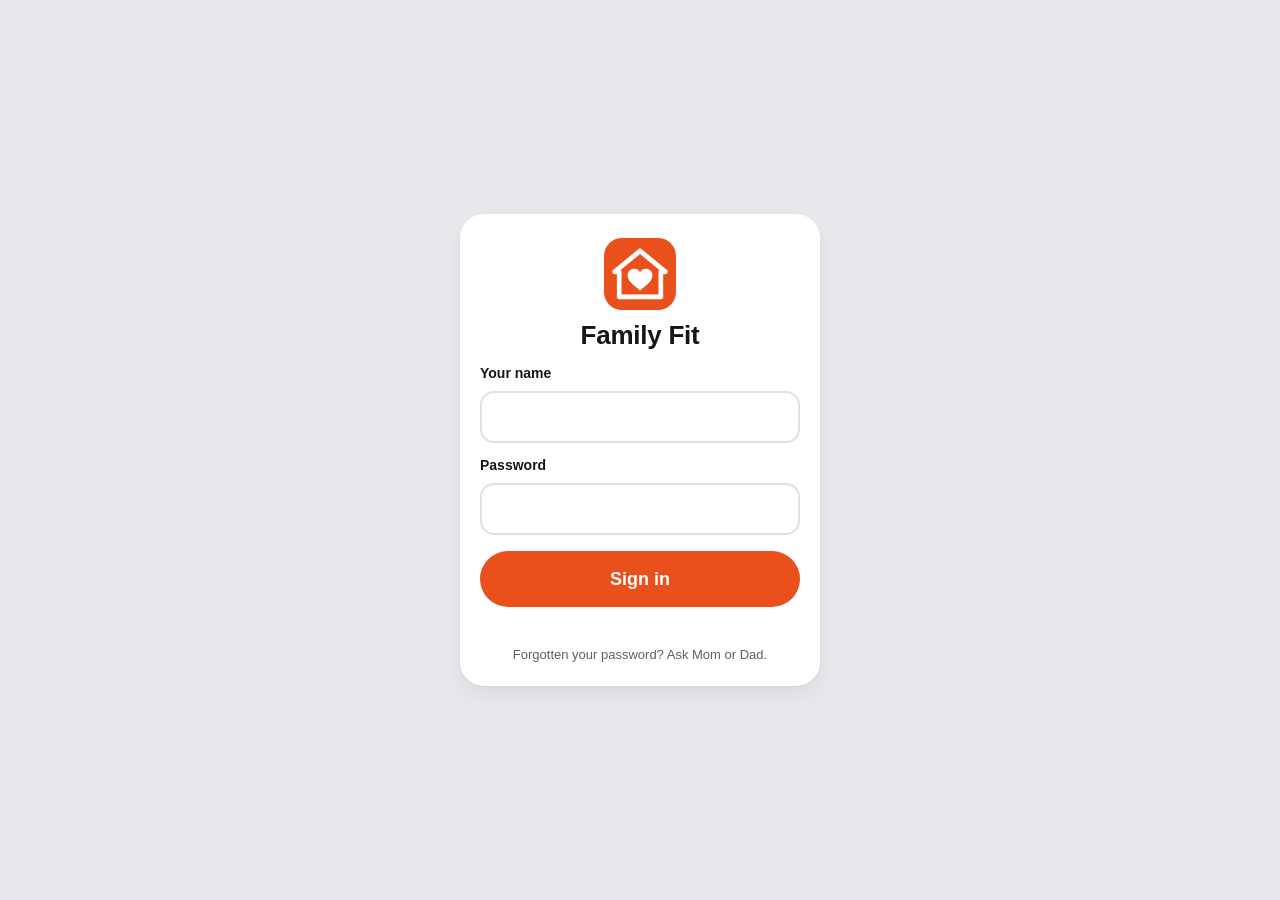
==== site/index.html @ eae4ac63 "Family Fit front door: sign-in, offline sync, private schema and kid rules, Holeshot minutes from th" ====
<!doctype html>
<html lang="en-ZA">
<head>
<meta charset="utf-8">
<meta name="viewport" content="width=device-width,initial-scale=1,viewport-fit=cover">
<meta name="robots" content="noindex, nofollow">
<meta name="referrer" content="no-referrer">
<meta name="mobile-web-app-capable" content="yes">
<meta name="apple-mobile-web-app-capable" content="yes">
<meta name="apple-mobile-web-app-status-bar-style" content="default">
<meta name="apple-mobile-web-app-title" content="Family Fit">
<meta name="theme-color" content="#E9501C">
<title>Family Fit</title>
<link rel="manifest" href="manifest.webmanifest">
<link rel="icon" href="img/icon-192.png">
<link rel="apple-touch-icon" href="img/icon-180.png">
<link rel="stylesheet" href="shell.css">
</head>
<body>
<div id="ff-boot" class="ffs-screen">
  <div class="ffs-card ffs-center">
    <img class="ffs-logo" src="img/icon-192.png" alt="">
    <p class="ffs-title">Family Fit</p>
    <p class="ffs-sub" id="ff-boot-msg">Opening…</p>
  </div>
</div>

<div id="ff-login" class="ffs-screen" hidden>
  <form class="ffs-card" id="ff-login-form" autocomplete="on">
    <img class="ffs-logo" src="img/icon-192.png" alt="">
    <p class="ffs-title">Family Fit</p>
    <div id="ff-known" class="ffs-known" hidden></div>
    <label class="ffs-label" for="ff-name">Your name</label>
    <input class="ffs-input" id="ff-name" name="username" autocomplete="username" autocapitalize="none" autocorrect="off" spellcheck="false" required>
    <label class="ffs-label" for="ff-pass">Password</label>
    <input class="ffs-input" id="ff-pass" name="password" type="password" autocomplete="current-password" required>
    <button class="ffs-btn" id="ff-go" type="submit">Sign in</button>
    <p class="ffs-err" id="ff-err" role="alert"></p>
    <p class="ffs-small">Forgotten your password? Ask Mom or Dad.</p>
  </form>
</div>

<script src="shell.js"></script>
</body>
</html>
---- site/shell.css ----
/* The front door: the opening screen, sign-in, the Holeshot window and small notices.
   The app's own screens bring their own styles once someone has signed in. */
:root{color-scheme:light;box-sizing:border-box;padding-top:env(safe-area-inset-top,0px);padding-bottom:env(safe-area-inset-bottom,0px)}
html{scroll-padding-top:env(safe-area-inset-top,0px)}
body{margin:0;padding:0;font:14px -apple-system,BlinkMacSystemFont,"Segoe UI",Roboto,sans-serif;background:#E8E9EC;color:#15161B}
img{max-width:100%}
[hidden]:not([hidden=until-found i]){display:none!important}
*{box-sizing:border-box}

.ffs-screen{min-height:100vh;min-height:100dvh;display:grid;place-items:center;padding:16px}
.ffs-card{width:100%;max-width:360px;background:#fff;border-radius:24px;padding:24px 20px;display:grid;gap:10px;box-shadow:0 1px 2px rgba(20,22,30,.05),0 10px 24px rgba(20,22,30,.06)}
.ffs-center{justify-items:center;text-align:center}
.ffs-logo{width:72px;height:72px;border-radius:18px;justify-self:center}
.ffs-title{margin:0;font-size:26px;font-weight:800;text-align:center;letter-spacing:-.01em}
.ffs-sub{margin:0;color:#5C606B;font-size:15px}
.ffs-label{font-weight:700;font-size:14px;margin-top:4px}
.ffs-input{width:100%;min-height:52px;border:2px solid #DFE1E6;border-radius:14px;padding:0 14px;font:inherit;font-size:18px;background:#fff;color:inherit}
.ffs-input:focus{outline:none;border-color:#E9501C}
.ffs-btn{min-height:56px;border:0;border-radius:999px;background:#E9501C;color:#fff;font:inherit;font-size:18px;font-weight:800;cursor:pointer;margin-top:6px}
.ffs-btn:disabled{opacity:.6}
.ffs-btn.ffs-sec{background:#fff;color:#15161B;border:2px solid #DFE1E6}
.ffs-err{margin:0;min-height:20px;color:#9A1F1F;font-weight:700;font-size:14px;text-align:center}
.ffs-small{margin:0;color:#5C606B;font-size:13px;text-align:center}
.ffs-known{display:grid;grid-template-columns:1fr 1fr;gap:8px}
.ffs-known button{min-height:52px;border:2px solid #DFE1E6;border-radius:14px;background:#fff;font:inherit;font-size:17px;font-weight:800;cursor:pointer;color:inherit}
.ffs-known button[aria-pressed="true"]{border-color:#E9501C;background:#FFE6DA}

/* Holeshot inside the app */
.ffs-hole{position:fixed;inset:0;z-index:1000;background:#101116;display:flex;flex-direction:column}
.ffs-holebar{display:flex;align-items:center;gap:10px;padding:calc(6px + env(safe-area-inset-top,0px)) 10px 6px;background:#101116;color:#fff}
.ffs-holebar button{min-height:44px;padding:0 16px;border:0;border-radius:999px;background:#fff;color:#15161B;font:inherit;font-size:15px;font-weight:800;cursor:pointer}
.ffs-holebar a{color:#C8F031;font-size:13px;font-weight:700;margin-left:auto}
.ffs-hole iframe{flex:1;width:100%;border:0;background:#fff}

/* Small notices along the bottom: saved offline, new version ready */
.ffs-toast{position:fixed;left:50%;bottom:calc(84px + env(safe-area-inset-bottom,0px));transform:translateX(-50%);z-index:900;display:flex;align-items:center;gap:10px;max-width:calc(100% - 32px);padding:8px 8px 8px 16px;border-radius:999px;background:#15161B;color:#fff;font-size:14px;font-weight:700;box-shadow:0 6px 20px rgba(0,0,0,.25)}
.ffs-toast button{min-height:36px;padding:0 14px;border:0;border-radius:999px;background:#E9501C;color:#fff;font:inherit;font-weight:800;cursor:pointer}

/* Account card, placed inside the app's settings */
.ffs-acct{display:grid;gap:8px}
.ffs-acct .ffs-row{display:flex;gap:8px;flex-wrap:wrap}
.ffs-acct .ffs-row>*{flex:1 1 140px}
.ffs-acct input{width:100%;min-height:48px;border:2px solid #DFE1E6;border-radius:14px;padding:0 12px;font:inherit;font-size:16px}
.ffs-acct button{min-height:48px;border:0;border-radius:999px;font:inherit;font-weight:800;cursor:pointer;background:#E9501C;color:#fff;padding:0 16px}
.ffs-acct button.ffs-sec{background:#fff;color:#15161B;border:2px solid #DFE1E6}
.ffs-acct p{margin:0}
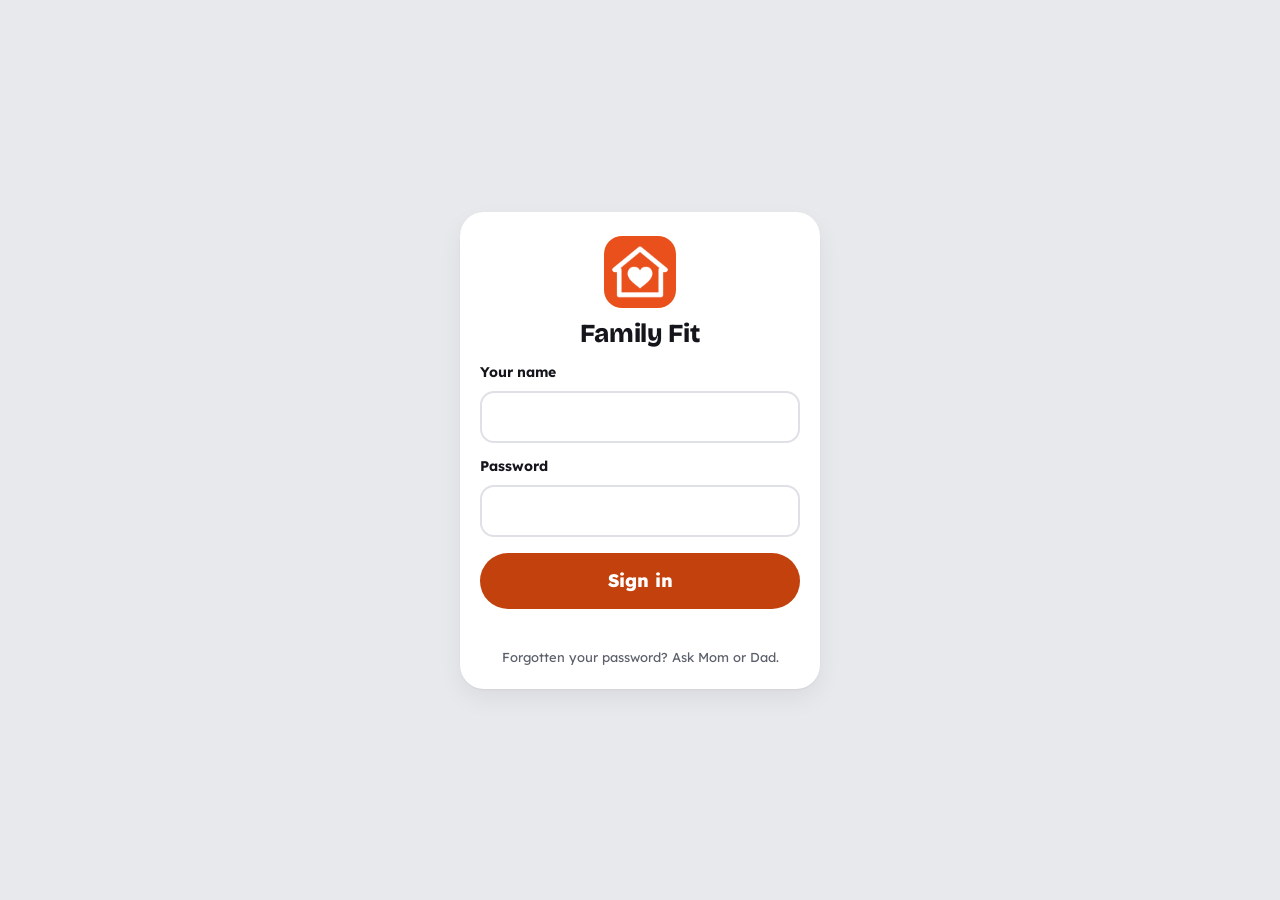
==== commit 3a376a5a: "Sign-in screen uses the app's own fonts Co-Authored-By: Claude Opus 5.5 <noreply@anthropic.com>" ====
--- a/site/index.html
+++ b/site/index.html
@@ -14,6 +14,7 @@
 <link rel="manifest" href="manifest.webmanifest">
 <link rel="icon" href="img/icon-192.png">
 <link rel="apple-touch-icon" href="img/icon-180.png">
+<link rel="stylesheet" href="https://fonts.googleapis.com/css2?family=Bricolage+Grotesque:opsz,wght@12..96,500..800&family=Lexend:wght@400;500;600;700&display=swap">
 <link rel="stylesheet" href="shell.css">
 </head>
 <body>
--- a/site/shell.css
+++ b/site/shell.css
@@ -2,7 +2,7 @@
    The app's own screens bring their own styles once someone has signed in. */
 :root{color-scheme:light;box-sizing:border-box;padding-top:env(safe-area-inset-top,0px);padding-bottom:env(safe-area-inset-bottom,0px)}
 html{scroll-padding-top:env(safe-area-inset-top,0px)}
-body{margin:0;padding:0;font:14px -apple-system,BlinkMacSystemFont,"Segoe UI",Roboto,sans-serif;background:#E8E9EC;color:#15161B}
+body{margin:0;padding:0;font:14px "Lexend","Segoe UI",-apple-system,BlinkMacSystemFont,Roboto,sans-serif;background:#E8E9EC;color:#15161B}
 img{max-width:100%}
 [hidden]:not([hidden=until-found i]){display:none!important}
 *{box-sizing:border-box}
@@ -11,12 +11,12 @@
 .ffs-card{width:100%;max-width:360px;background:#fff;border-radius:24px;padding:24px 20px;display:grid;gap:10px;box-shadow:0 1px 2px rgba(20,22,30,.05),0 10px 24px rgba(20,22,30,.06)}
 .ffs-center{justify-items:center;text-align:center}
 .ffs-logo{width:72px;height:72px;border-radius:18px;justify-self:center}
-.ffs-title{margin:0;font-size:26px;font-weight:800;text-align:center;letter-spacing:-.01em}
+.ffs-title{margin:0;font-family:"Bricolage Grotesque","Trebuchet MS",system-ui,sans-serif;font-size:26px;font-weight:800;text-align:center;letter-spacing:-.01em}
 .ffs-sub{margin:0;color:#5C606B;font-size:15px}
 .ffs-label{font-weight:700;font-size:14px;margin-top:4px}
 .ffs-input{width:100%;min-height:52px;border:2px solid #DFE1E6;border-radius:14px;padding:0 14px;font:inherit;font-size:18px;background:#fff;color:inherit}
 .ffs-input:focus{outline:none;border-color:#E9501C}
-.ffs-btn{min-height:56px;border:0;border-radius:999px;background:#E9501C;color:#fff;font:inherit;font-size:18px;font-weight:800;cursor:pointer;margin-top:6px}
+.ffs-btn{min-height:56px;border:0;border-radius:999px;background:#C2410C;color:#fff;font:inherit;font-size:18px;font-weight:800;cursor:pointer;margin-top:6px}
 .ffs-btn:disabled{opacity:.6}
 .ffs-btn.ffs-sec{background:#fff;color:#15161B;border:2px solid #DFE1E6}
 .ffs-err{margin:0;min-height:20px;color:#9A1F1F;font-weight:700;font-size:14px;text-align:center}
@@ -33,14 +33,28 @@
 .ffs-hole iframe{flex:1;width:100%;border:0;background:#fff}
 
 /* Small notices along the bottom: saved offline, new version ready */
-.ffs-toast{position:fixed;left:50%;bottom:calc(84px + env(safe-area-inset-bottom,0px));transform:translateX(-50%);z-index:900;display:flex;align-items:center;gap:10px;max-width:calc(100% - 32px);padding:8px 8px 8px 16px;border-radius:999px;background:#15161B;color:#fff;font-size:14px;font-weight:700;box-shadow:0 6px 20px rgba(0,0,0,.25)}
-.ffs-toast button{min-height:36px;padding:0 14px;border:0;border-radius:999px;background:#E9501C;color:#fff;font:inherit;font-weight:800;cursor:pointer}
+.ffs-toast{position:fixed;left:16px;right:16px;bottom:calc(84px + env(safe-area-inset-bottom,0px));margin-inline:auto;width:fit-content;max-width:488px;z-index:900;display:flex;align-items:center;gap:10px;padding:8px 8px 8px 16px;border-radius:999px;background:#15161B;color:#fff;font-size:14px;font-weight:700;box-shadow:0 6px 20px rgba(0,0,0,.25)}
+.ffs-toast button{flex:none;min-height:44px;padding:0 16px;border:0;border-radius:999px;background:#C2410C;color:#fff;font:inherit;font-weight:800;cursor:pointer}
 
 /* Account card, placed inside the app's settings */
 .ffs-acct{display:grid;gap:8px}
 .ffs-acct .ffs-row{display:flex;gap:8px;flex-wrap:wrap}
 .ffs-acct .ffs-row>*{flex:1 1 140px}
-.ffs-acct input{width:100%;min-height:48px;border:2px solid #DFE1E6;border-radius:14px;padding:0 12px;font:inherit;font-size:16px}
-.ffs-acct button{min-height:48px;border:0;border-radius:999px;font:inherit;font-weight:800;cursor:pointer;background:#E9501C;color:#fff;padding:0 16px}
-.ffs-acct button.ffs-sec{background:#fff;color:#15161B;border:2px solid #DFE1E6}
+.ffs-acct input{width:100%;min-height:48px;border:2px solid var(--line,#DFE1E6);border-radius:14px;padding:0 12px;font:inherit;font-size:16px;background:var(--surface,#fff);color:var(--fg,#15161B)}
+.ffs-acct button{min-height:48px;border:0;border-radius:999px;font:inherit;font-weight:800;cursor:pointer;background:var(--peach-e,#C2410C);color:#fff;padding:0 16px}
+.ffs-acct button.ffs-sec{background:var(--surface,#fff);color:var(--fg,#15161B);border:2px solid var(--line,#DFE1E6)}
+:root[data-theme="dark"] .ffs-acct button:not(.ffs-sec){color:#0F1014}
 .ffs-acct p{margin:0}
+
+/* Before sign-in the app doesn't know anyone's colour choice yet, so the front door follows the phone. */
+@media (prefers-color-scheme: dark){
+  :root{color-scheme:dark}
+  body{background:#0F1014;color:#F3F4F6}
+  .ffs-card{background:#1A1C22;box-shadow:none}
+  .ffs-sub,.ffs-small{color:#B7BAC4}
+  .ffs-input{background:#24262E;border-color:#2E3039}
+  .ffs-input:focus{border-color:#FF7A45}
+  .ffs-btn.ffs-sec,.ffs-known button{background:#24262E;border-color:#2E3039;color:#F3F4F6}
+  .ffs-known button[aria-pressed="true"]{border-color:#FF7A45;background:#3A2117}
+  .ffs-err{color:#FF8078}
+}
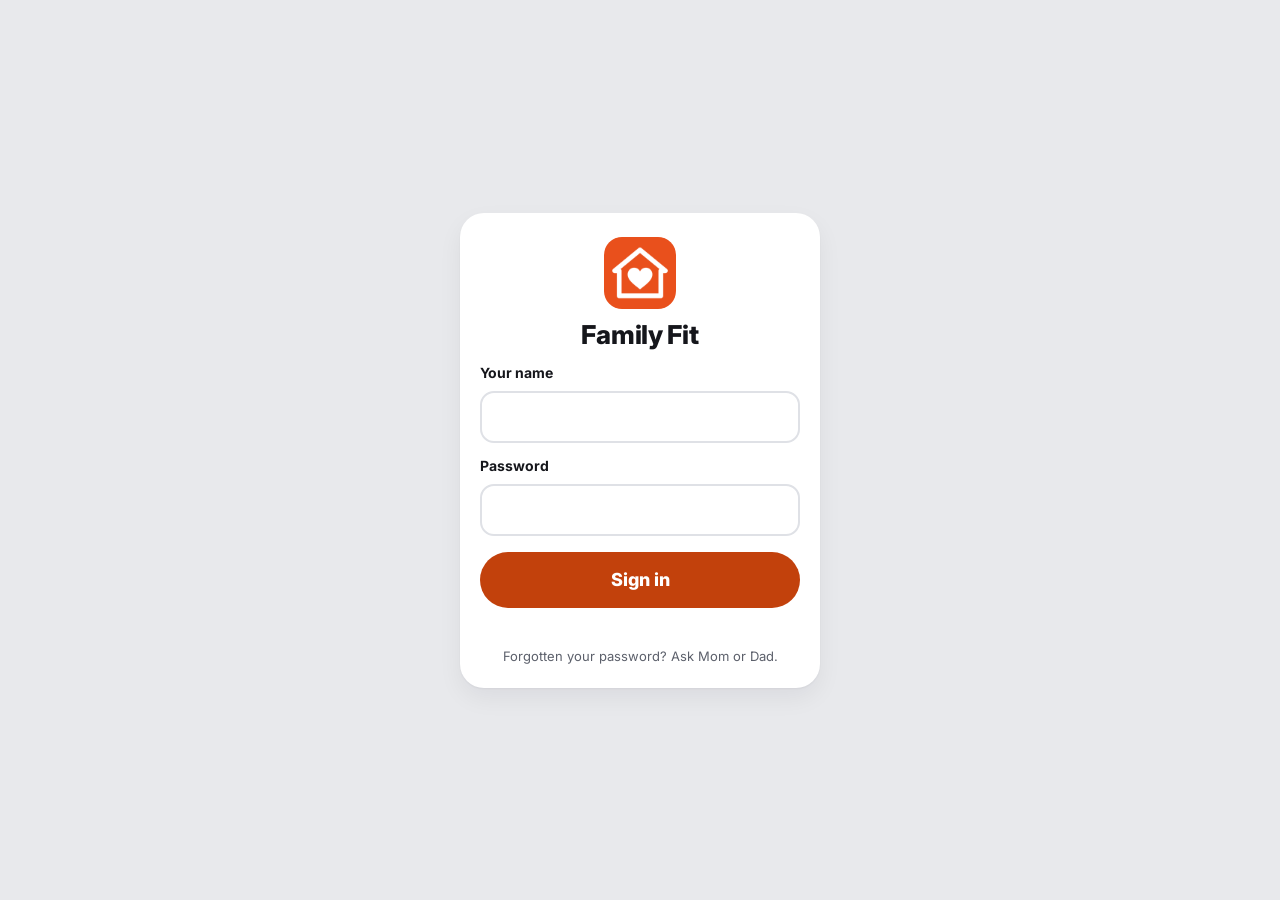
==== commit 50f81a87: "Use the Inter font on the sign-in page Co-Authored-By: Claude Opus 5.5 <noreply@anthropic.com>" ====
--- a/site/index.html
+++ b/site/index.html
@@ -14,16 +14,21 @@
 <link rel="manifest" href="manifest.webmanifest">
 <link rel="icon" href="img/icon-192.png">
 <link rel="apple-touch-icon" href="img/icon-180.png">
-<link rel="stylesheet" href="https://fonts.googleapis.com/css2?family=Bricolage+Grotesque:opsz,wght@12..96,500..800&family=Lexend:wght@400;500;600;700&display=swap">
+<link rel="stylesheet" href="https://fonts.googleapis.com/css2?family=Inter:wght@400..800&display=swap">
 <link rel="stylesheet" href="shell.css">
 </head>
 <body>
-<div id="ff-boot" class="ffs-screen">
-  <div class="ffs-card ffs-center">
-    <img class="ffs-logo" src="img/icon-192.png" alt="">
-    <p class="ffs-title">Family Fit</p>
-    <p class="ffs-sub" id="ff-boot-msg">Opening…</p>
+<div id="ff-boot" class="ffs-screen ffs-skel" aria-busy="true">
+  <div class="ffs-sk" aria-hidden="true">
+    <div class="ffs-sk-row"><i class="ffs-sk-pill"></i><i class="ffs-sk-pill ffs-sk-s"></i><i class="ffs-sk-pill ffs-sk-s"></i></div>
+    <i class="ffs-sk-title"></i>
+    <i class="ffs-sk-line"></i>
+    <i class="ffs-sk-card"></i>
+    <div class="ffs-sk-two"><i></i><i></i></div>
+    <i class="ffs-sk-card ffs-sk-short"></i>
   </div>
+  <p class="ffs-sub ffs-sk-msg" id="ff-boot-msg" aria-live="polite">Opening…</p>
+  <i class="ffs-sk-nav" aria-hidden="true"></i>
 </div>
 
 <div id="ff-login" class="ffs-screen" hidden>
--- a/site/shell.css
+++ b/site/shell.css
@@ -1,8 +1,8 @@
 /* The front door: the opening screen, sign-in, the Holeshot window and small notices.
    The app's own screens bring their own styles once someone has signed in. */
-:root{color-scheme:light;box-sizing:border-box;padding-top:env(safe-area-inset-top,0px);padding-bottom:env(safe-area-inset-bottom,0px)}
+:root{color-scheme:light;box-sizing:border-box;padding:env(safe-area-inset-top,0px) env(safe-area-inset-right,0px) env(safe-area-inset-bottom,0px) env(safe-area-inset-left,0px)}
 html{scroll-padding-top:env(safe-area-inset-top,0px)}
-body{margin:0;padding:0;font:14px "Lexend","Segoe UI",-apple-system,BlinkMacSystemFont,Roboto,sans-serif;background:#E8E9EC;color:#15161B}
+body{margin:0;padding:0;font:14px "Inter","Segoe UI",-apple-system,BlinkMacSystemFont,Roboto,sans-serif;background:#E8E9EC;color:#15161B}
 img{max-width:100%}
 [hidden]:not([hidden=until-found i]){display:none!important}
 *{box-sizing:border-box}
@@ -11,7 +11,7 @@
 .ffs-card{width:100%;max-width:360px;background:#fff;border-radius:24px;padding:24px 20px;display:grid;gap:10px;box-shadow:0 1px 2px rgba(20,22,30,.05),0 10px 24px rgba(20,22,30,.06)}
 .ffs-center{justify-items:center;text-align:center}
 .ffs-logo{width:72px;height:72px;border-radius:18px;justify-self:center}
-.ffs-title{margin:0;font-family:"Bricolage Grotesque","Trebuchet MS",system-ui,sans-serif;font-size:26px;font-weight:800;text-align:center;letter-spacing:-.01em}
+.ffs-title{margin:0;font-family:inherit;font-size:26px;font-weight:800;text-align:center;letter-spacing:-.01em}
 .ffs-sub{margin:0;color:#5C606B;font-size:15px}
 .ffs-label{font-weight:700;font-size:14px;margin-top:4px}
 .ffs-input{width:100%;min-height:52px;border:2px solid #DFE1E6;border-radius:14px;padding:0 14px;font:inherit;font-size:18px;background:#fff;color:inherit}
@@ -58,3 +58,22 @@
   .ffs-known button[aria-pressed="true"]{border-color:#FF7A45;background:#3A2117}
   .ffs-err{color:#FF8078}
 }
+
+/* While it opens: grey shapes where the Today cards will be, instead of a spinner */
+.ffs-skel{place-items:start center;align-content:start;gap:14px;padding:16px 16px 0}
+.ffs-sk{width:100%;max-width:520px;display:grid;gap:14px}
+.ffs-sk i,.ffs-sk-nav{display:block;border-radius:22px;background:linear-gradient(90deg,#DCDFE6 0%,#EEF0F4 40%,#DCDFE6 80%);background-size:300% 100%;animation:ffs-shine 1.4s linear infinite}
+.ffs-sk-row{display:flex;justify-content:space-between;gap:10px}
+.ffs-sk-pill{width:120px;height:44px}.ffs-sk-pill.ffs-sk-s{width:84px}
+.ffs-sk-title{width:62%;height:36px;margin-top:8px}
+.ffs-sk-line{width:44%;height:18px}
+.ffs-sk-card{height:220px;border-radius:28px!important}
+.ffs-sk-card.ffs-sk-short{height:96px}
+.ffs-sk-two{display:grid;grid-template-columns:1fr 1fr;gap:10px}.ffs-sk-two i{height:96px}
+.ffs-sk-msg{width:100%;max-width:520px;text-align:center;font-size:13px}
+.ffs-sk-nav{position:fixed;left:14px;right:14px;bottom:calc(10px + env(safe-area-inset-bottom,0px));max-width:560px;margin:0 auto;height:64px;border-radius:999px}
+@keyframes ffs-shine{to{background-position:-150% 0}}
+@media (prefers-reduced-motion:reduce){.ffs-sk i,.ffs-sk-nav{animation:none}}
+@media (prefers-color-scheme: dark){
+  .ffs-sk i,.ffs-sk-nav{background:linear-gradient(90deg,#161D36 0%,#222B4A 40%,#161D36 80%);background-size:300% 100%}
+}
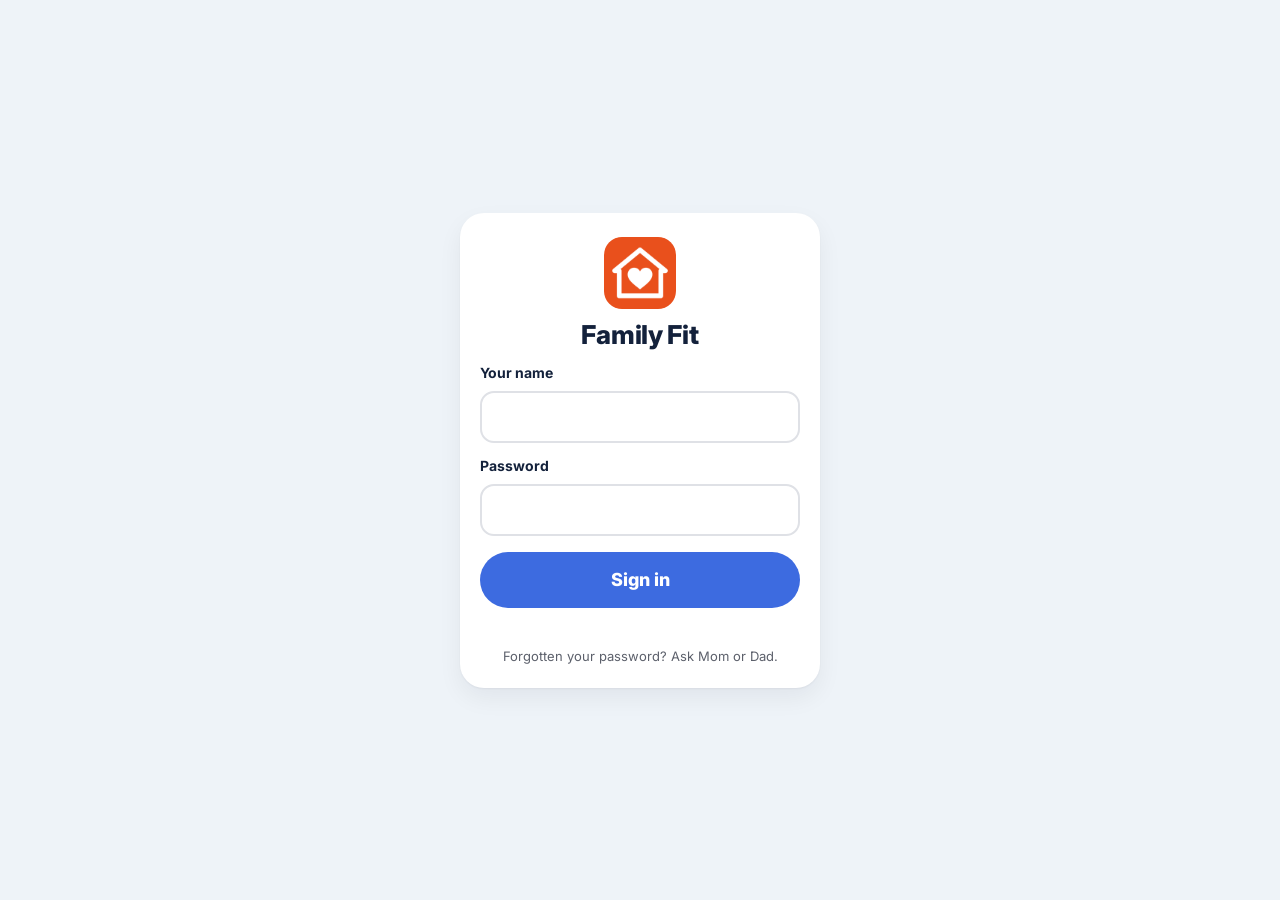
==== commit 08e9a218: "Blue sign-in page to match the app Co-Authored-By: Claude Opus 5.5 <noreply@anthropic.com>" ====
--- a/site/index.html
+++ b/site/index.html
@@ -9,7 +9,7 @@
 <meta name="apple-mobile-web-app-capable" content="yes">
 <meta name="apple-mobile-web-app-status-bar-style" content="default">
 <meta name="apple-mobile-web-app-title" content="Family Fit">
-<meta name="theme-color" content="#E9501C">
+<meta name="theme-color" content="#3D6BE0">
 <title>Family Fit</title>
 <link rel="manifest" href="manifest.webmanifest">
 <link rel="icon" href="img/icon-192.png">
--- a/site/shell.css
+++ b/site/shell.css
@@ -2,7 +2,7 @@
    The app's own screens bring their own styles once someone has signed in. */
 :root{color-scheme:light;box-sizing:border-box;padding:env(safe-area-inset-top,0px) env(safe-area-inset-right,0px) env(safe-area-inset-bottom,0px) env(safe-area-inset-left,0px)}
 html{scroll-padding-top:env(safe-area-inset-top,0px)}
-body{margin:0;padding:0;font:14px "Inter","Segoe UI",-apple-system,BlinkMacSystemFont,Roboto,sans-serif;background:#E8E9EC;color:#15161B}
+body{margin:0;padding:0;font:14px "Inter","Segoe UI",-apple-system,BlinkMacSystemFont,Roboto,sans-serif;background:#EEF3F8;color:#13213B}
 img{max-width:100%}
 [hidden]:not([hidden=until-found i]){display:none!important}
 *{box-sizing:border-box}
@@ -15,15 +15,15 @@
 .ffs-sub{margin:0;color:#5C606B;font-size:15px}
 .ffs-label{font-weight:700;font-size:14px;margin-top:4px}
 .ffs-input{width:100%;min-height:52px;border:2px solid #DFE1E6;border-radius:14px;padding:0 14px;font:inherit;font-size:18px;background:#fff;color:inherit}
-.ffs-input:focus{outline:none;border-color:#E9501C}
-.ffs-btn{min-height:56px;border:0;border-radius:999px;background:#C2410C;color:#fff;font:inherit;font-size:18px;font-weight:800;cursor:pointer;margin-top:6px}
+.ffs-input:focus{outline:none;border-color:#3D6BE0}
+.ffs-btn{min-height:56px;border:0;border-radius:999px;background:#3D6BE0;color:#fff;font:inherit;font-size:18px;font-weight:800;cursor:pointer;margin-top:6px}
 .ffs-btn:disabled{opacity:.6}
 .ffs-btn.ffs-sec{background:#fff;color:#15161B;border:2px solid #DFE1E6}
 .ffs-err{margin:0;min-height:20px;color:#9A1F1F;font-weight:700;font-size:14px;text-align:center}
 .ffs-small{margin:0;color:#5C606B;font-size:13px;text-align:center}
 .ffs-known{display:grid;grid-template-columns:1fr 1fr;gap:8px}
 .ffs-known button{min-height:52px;border:2px solid #DFE1E6;border-radius:14px;background:#fff;font:inherit;font-size:17px;font-weight:800;cursor:pointer;color:inherit}
-.ffs-known button[aria-pressed="true"]{border-color:#E9501C;background:#FFE6DA}
+.ffs-known button[aria-pressed="true"]{border-color:#3D6BE0;background:#E6EDFC}
 
 /* Holeshot inside the app */
 .ffs-hole{position:fixed;inset:0;z-index:1000;background:#101116;display:flex;flex-direction:column}
@@ -34,14 +34,14 @@
 
 /* Small notices along the bottom: saved offline, new version ready */
 .ffs-toast{position:fixed;left:16px;right:16px;bottom:calc(84px + env(safe-area-inset-bottom,0px));margin-inline:auto;width:fit-content;max-width:488px;z-index:900;display:flex;align-items:center;gap:10px;padding:8px 8px 8px 16px;border-radius:999px;background:#15161B;color:#fff;font-size:14px;font-weight:700;box-shadow:0 6px 20px rgba(0,0,0,.25)}
-.ffs-toast button{flex:none;min-height:44px;padding:0 16px;border:0;border-radius:999px;background:#C2410C;color:#fff;font:inherit;font-weight:800;cursor:pointer}
+.ffs-toast button{flex:none;min-height:44px;padding:0 16px;border:0;border-radius:999px;background:#3D6BE0;color:#fff;font:inherit;font-weight:800;cursor:pointer}
 
 /* Account card, placed inside the app's settings */
 .ffs-acct{display:grid;gap:8px}
 .ffs-acct .ffs-row{display:flex;gap:8px;flex-wrap:wrap}
 .ffs-acct .ffs-row>*{flex:1 1 140px}
 .ffs-acct input{width:100%;min-height:48px;border:2px solid var(--line,#DFE1E6);border-radius:14px;padding:0 12px;font:inherit;font-size:16px;background:var(--surface,#fff);color:var(--fg,#15161B)}
-.ffs-acct button{min-height:48px;border:0;border-radius:999px;font:inherit;font-weight:800;cursor:pointer;background:var(--peach-e,#C2410C);color:#fff;padding:0 16px}
+.ffs-acct button{min-height:48px;border:0;border-radius:999px;font:inherit;font-weight:800;cursor:pointer;background:var(--peach-e,#3D6BE0);color:#fff;padding:0 16px}
 .ffs-acct button.ffs-sec{background:var(--surface,#fff);color:var(--fg,#15161B);border:2px solid var(--line,#DFE1E6)}
 :root[data-theme="dark"] .ffs-acct button:not(.ffs-sec){color:#0F1014}
 .ffs-acct p{margin:0}
